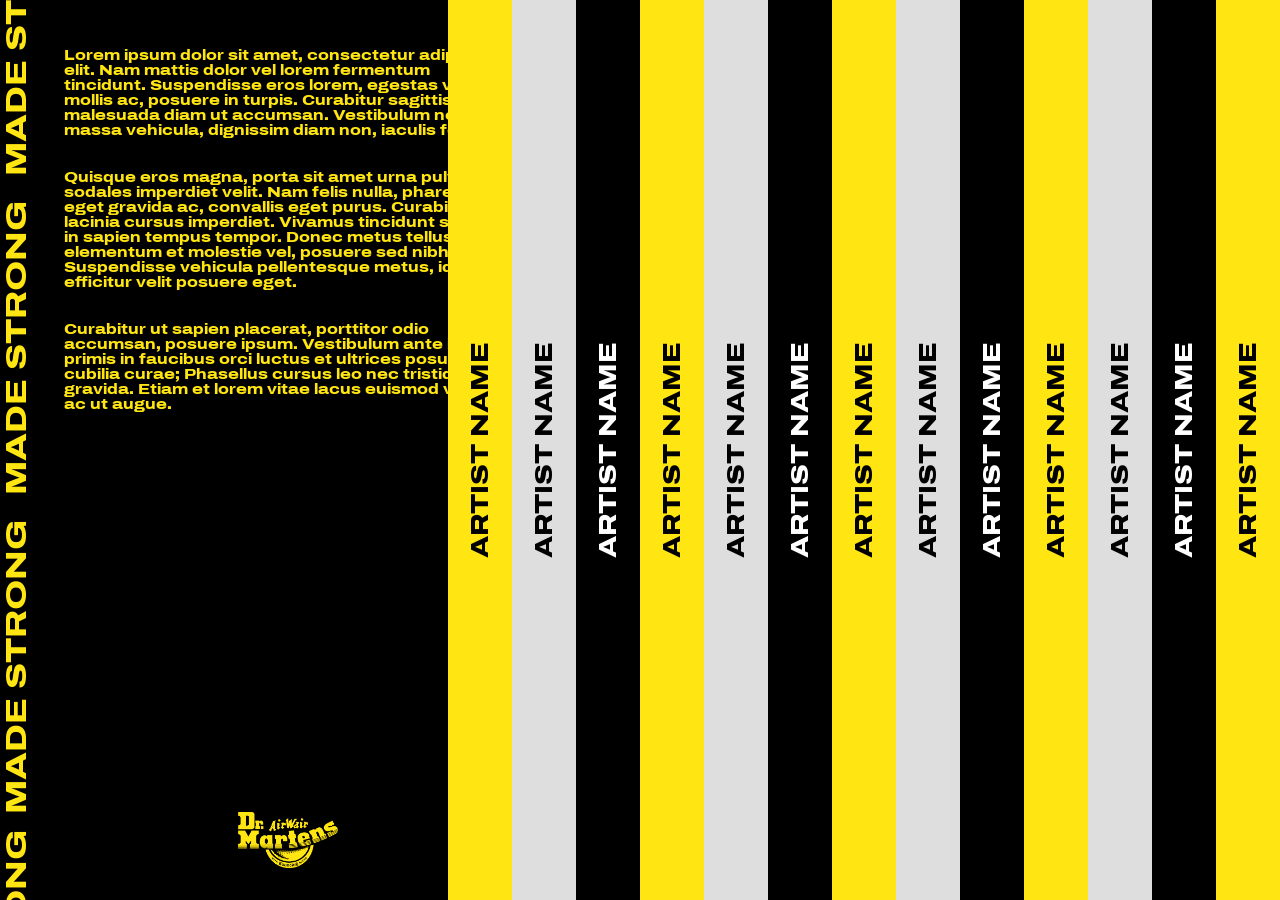
==== index.html @ 68f1194e "Initial commit" ====
<!DOCTYPE html>
<html>
  <head>
    <meta charset="UTF-8" />
    <meta name="viewport" content="width=device-width, initial-scale=1" />

    <title>Dr Martens Made Strong</title>
    <link rel="stylesheet" type="text/css" media="all" href="styles.css" />
  </head>
  <body>
    <section id="title" class="hide">
      <img id="titleBg" src="images/bg.png" />
      <div id="titleContent">
        <h1 onclick="hideTitle()" class="pointer">ENTER</h1>
        <img src="images/DMs_Yellow_Bouncing Sole logo.png" />
        <h1>MADE STRONG</h1>
      </div>
    </section>
    <section id="main">
      <div id="mainIntro">
        <div>
          Lorem ipsum dolor sit amet, consectetur adipiscing elit. Nam mattis
          dolor vel lorem fermentum tincidunt. Suspendisse eros lorem, egestas
          vel mollis ac, posuere in turpis. Curabitur sagittis malesuada diam ut
          accumsan. Vestibulum nec massa vehicula, dignissim diam non, iaculis
          felis.
        </div>
        <div>
          Quisque eros magna, porta sit amet urna pulvinar, sodales imperdiet
          velit. Nam felis nulla, pharetra eget gravida ac, convallis eget
          purus. Curabitur lacinia cursus imperdiet. Vivamus tincidunt sapien in
          sapien tempus tempor. Donec metus tellus, elementum et molestie vel,
          posuere sed nibh. Suspendisse vehicula pellentesque metus, id
          efficitur velit posuere eget.
        </div>
        <div>
          Curabitur ut sapien placerat, porttitor odio accumsan, posuere ipsum.
          Vestibulum ante ipsum primis in faucibus orci luctus et ultrices
          posuere cubilia curae; Phasellus cursus leo nec tristique gravida.
          Etiam et lorem vitae lacus euismod viverra ac ut augue.
        </div>
        <img class="logo" src="images/DMs_Yellow_Bouncing Sole logo.png" />
      </div>
      <div id="cards">
        <div class="card">
          <div class="cardTitle">ARTIST NAME</div>
          <div class="cardLeft">
            <img src="images/kartuli.png" class="cardHandwriting" />
            <img src="images/nene.jpeg" class="cardPreviewImage" />
            <div class="cardLeftText">
              A SHORT INTRODUCTORY MESSAGE GOES HERE
            </div>
          </div>
          <div class="cardRight">
            <div class="cardBack">Back</div>
            <div class="cardMainContent">
              <video
                src="videos/DMs Made Strong_DOOH_Nene 10s.mp4"
                playsinline
                muted
                preload="metadata"
                loop
              ></video>

              <div class="cardMainStory">
                <div>
                  When Daddy Yankee’s Gasolina was unleashed into the world in
                  2004, it spread like wildfire. The quickly-iconic hit
                  signalled a new era of Latinx representation in mainstream
                  culture, something that had been missing since
                  Mexican-American pop star Selena was tragically murdered at
                  the height of her powers in 1995. Fifteen years later, and it
                  still commands a perreo intenso (or, intense grinding) like no
                  other when DJs drop it in the club – which they do, all over
                  the Anglo world, frequently.
                </div>
                <div>
                  Fast forward to 2017 and Daddy Yankee is featuring on Luis
                  Fonsi’s chart-busting hit, Despacito, signalling another
                  reggaeton revolution. By the following year, the song’s
                  unprecedented commercial success had even garnered Fonsi
                  Guinness World Records recognition: it spent 16 weeks at No. 1
                  in the Billboard charts (a feat only topped by Old Town Road),
                  became the most-streamed song worldwide and was the first
                  YouTube video to hit five billion views. And that’s just the
                  beginning.
                </div>
              </div>
            </div>
          </div>
        </div>
      </div>
    </section>
    <div id="verticalScroller">
      <div id="verticalScrollerContainer">
        <span>
          <span>MADE STRONG</span>
          <span>MADE STRONG</span>
          <span>MADE STRONG</span>
          <span>MADE STRONG</span>
        </span>
        <span style="position: absolute; top: 100%">
          <span>MADE STRONG</span>
          <span>MADE STRONG</span>
          <span>MADE STRONG</span>
          <span>MADE STRONG</span>
        </span>
      </div>
    </div>
    <div id="eventPopup">
      <img src="images/close.svg" class="close" onclick="hideEventPopup()" />
      <div>Dr Martens Presents</div>
      <div>MADE STRONG</div>
      <div>19th October</div>
      <div>A weekend of music and discussion in London</div>
      <div>FREE ENTRY - RSVP HERE</div>
      <div>EMAIL HERE</div>
      <div>SIGN UP</div>
    </div>
  </body>
  <footer>
    <script src="js/index.js"></script>
  </footer>
</html>
---- styles.css ----
@font-face {
  font-family: "ArchivoExpanded ExtraBold";
  src: url("fonts/Archivo/ArchivoExpanded-ExtraBold.ttf");
}

:root {
  --app-height: 100vh;
  --dm-yellow: rgb(255, 229, 18);
  --card-title-width: 64px;
}

body {
  margin: 0;
  width: 100vw;
  background-color: black;
  color: var(--dm-yellow);
  font-size: 18px;
  font-family: "ArchivoExpanded ExtraBold";
  overscroll-behavior: contain;
  height: 100vh;
  overflow: hidden;
}

body.allowScroll {
  height: auto;
  overflow: auto;
}

#title {
  width: 100vw;
  height: 100%;
  height: var(--app-height);
  transition: transform 1s;
  z-index: 20;
  position: fixed;
}
#title.hide {
  pointer-events: none;
  transform: translateX(110%);
}
#titleBg {
  width: 100vw;
  height: 100%;
  object-fit: cover;
}
#titleContent {
  position: absolute;
  top: 0;
  height: 100%;
  width: 100%;
  display: flex;
  text-align: center;
  flex-direction: column;
  align-items: center;
  justify-content: space-between;
}
#titleContent > img {
  max-width: 50vw;
  max-height: 33vh;
}

h1 {
  font-size: 64px;
  letter-spacing: -4px;
  margin: 1vw 0;
}

#verticalScroller {
  position: absolute;
  top: 0;
  left: 0;
  font-size: 30px;
  height: 100%;
  overflow-y: hidden;
  writing-mode: vertical-lr;
  transform: rotate(180deg);
  text-orientation: mixed;
  white-space: nowrap;
}
#verticalScroller span > span {
  padding-top: 16px;
}

#main {
  position: absolute;
  top: 0;
  left: 0;
  width: 100%;
  height: 100%;
}

#mainIntro {
  font-size: 14px;
  width: 35vw;
  position: absolute;
  left: 64px;
  padding: 32px 0;
  height: 100%;
  box-sizing: border-box;
}

#mainIntro > div {
  padding: 16px 0;
}

#mainIntro > .logo {
  position: absolute;
  bottom: 32px;
  left: 50%;
  width: 100px;
  transform: translateX(-50%);
}

.cards {
  position: absolute;
  cursor: pointer;
}

.card {
  position: fixed;
  top: 0;
  left: 100%;
  height: 100%;
  width: 100%;
  z-index: 10;
  background-color: rgba(79, 149, 138, 0.055);
  transition: transform 0.5s;
}
.card:nth-child(3n + 1) {
  background-color: var(--dm-yellow);
  color: black;
}
.card:nth-child(3n + 2) {
  background-color: #dedede;
  color: black;
}
.card:nth-child(3n + 3) {
  background-color: #000;
  color: #fff;
}

.card:nth-child(3n + 1) .cardRight {
  /* background-color: var(--dm-yellow);
  color: black; */
  background-color: #000;
  color: #fff;
}
.card:nth-child(3n + 2) .cardRight {
  /* background-color: #dedede;
  color: black; */
  background-color: #000;
  color: var(--dm-yellow);
}
.card:nth-child(3n + 3) .cardRight {
  /* background-color: #000;
  color: #fff; */
  background-color: var(--dm-yellow);
  color: black;
}

.card:nth-child(3n + 1) .cardBack {
  /* background-color: var(--dm-yellow);
  color: black; */
  background-color: var(--dm-yellow);
  color: black;
}
.card:nth-child(3n + 2) .cardBack {
  /* background-color: #dedede;
  color: black; */
  background-color: #dedede;
  color: black;
}
.card:nth-child(3n + 3) .cardBack {
  /* background-color: #000;
  color: #fff; */
  background-color: #000;
  color: #fff;
}

.cardTitle {
  writing-mode: vertical-lr;
  transform: rotate(180deg);
  text-orientation: mixed;
  height: 100%;
  font-size: 24px;
  line-height: 64px;
  text-align: center;
  cursor: pointer;
}

.cardLeft {
  position: absolute;
  top: 0px;
  padding: 64px;
  box-sizing: border-box;
  width: 50vw;
  height: 100%;
  display: flex;
  flex-direction: column;
  align-items: center;
  justify-content: space-evenly;
}
.cardLeft .cardHandwriting {
  width: 100%;
}
.cardLeft .cardPreviewImage {
  max-width: 90%;
  max-height: 80%;
  margin-bottom: 20%;
}
.cardBack {
  position: absolute;
  text-align: center;
  height: 100%;
  top: 0;
  right: 0;
  writing-mode: vertical-lr;
  text-orientation: mixed;
  cursor: pointer;
}

.cardRight {
  position: absolute;
  left: 50vw;
  top: 0;
  height: 100%;
  padding-right: 64px;
  box-sizing: border-box;
  width: 50vw;
  font-size: 24px;
  line-height: 64px;
  text-align: center;
}

.cardRight video {
  max-width: 60vw;
  max-height: 50vh;
  min-height: 400px;
  margin-top: 64px;
}

.cardMainContent {
  height: 100%;
  overflow-y: scroll;
}

.cardMainStory {
  text-align: left;
  font-size: 14px;
  line-height: 16px;
  padding: 32px 100px;
}

.pointer {
  cursor: pointer;
}

#eventPopup {
  position: fixed;
  width: 315px;
  top: 50%;
  left: 50%;
  transform: translate(-50%, -50%);
  z-index: 15;
  background-color: var(--dm-yellow);
  border: 3px solid black;
  color: black;
  padding: 16px 100px;
  text-align: center;
  pointer-events: none;
  opacity: 0;
  transition: opacity 0.4s;
}

#eventPopup .close {
  position: absolute;
  top: 8px;
  right: 8px;
  width: 12px;
  height: 12px;
}

#eventPopup.show {
  opacity: 1;
}
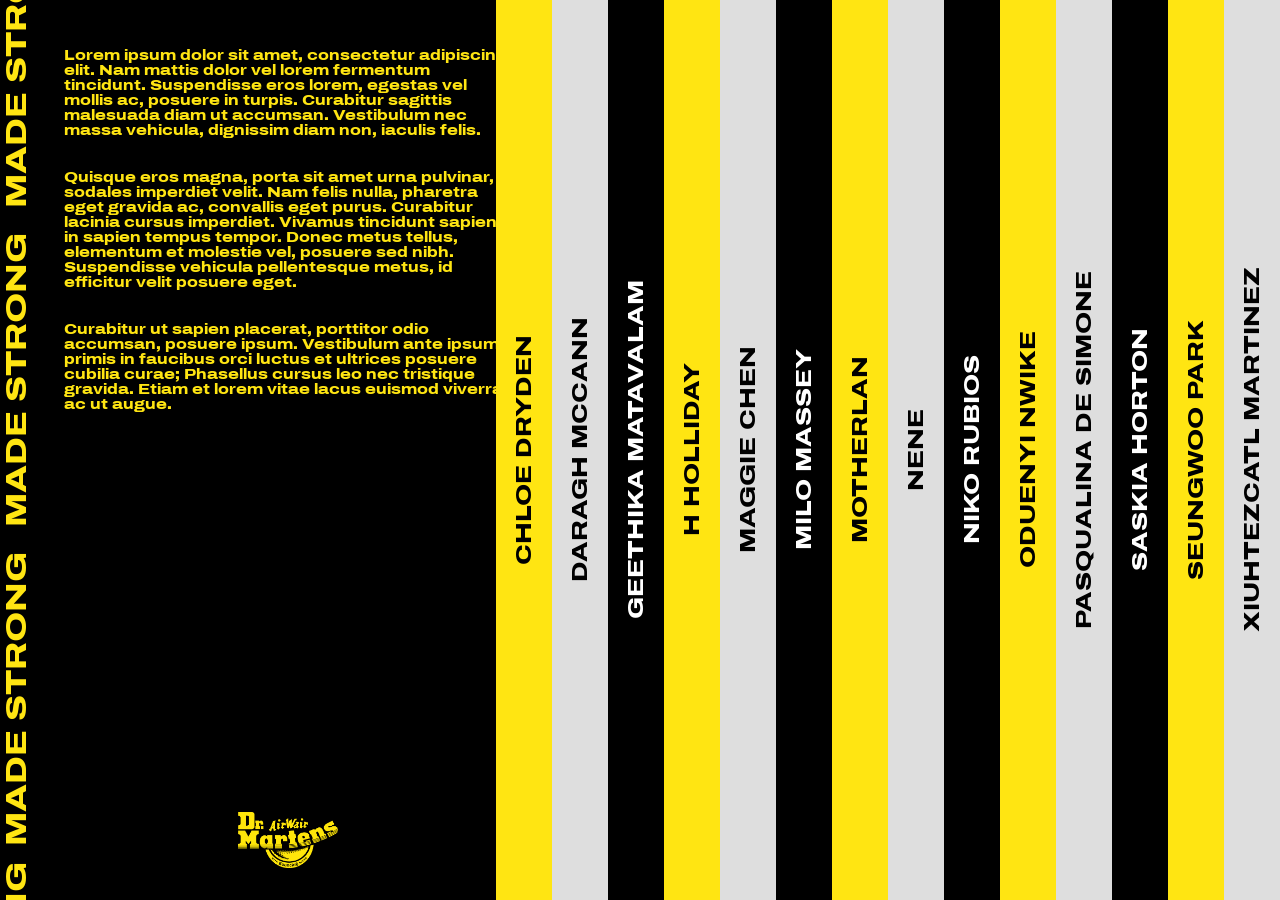
==== commit 357b8ffd: "Re-add styling" ====
--- a/index.html
+++ b/index.html
@@ -17,77 +17,640 @@
       </div>
     </section>
     <section id="main">
-      <div id="mainIntro">
-        <div>
-          Lorem ipsum dolor sit amet, consectetur adipiscing elit. Nam mattis
-          dolor vel lorem fermentum tincidunt. Suspendisse eros lorem, egestas
-          vel mollis ac, posuere in turpis. Curabitur sagittis malesuada diam ut
-          accumsan. Vestibulum nec massa vehicula, dignissim diam non, iaculis
-          felis.
+      <div id="mainContent">
+        <div id="mainIntro">
+          <div>
+            Lorem ipsum dolor sit amet, consectetur adipiscing elit. Nam mattis
+            dolor vel lorem fermentum tincidunt. Suspendisse eros lorem, egestas
+            vel mollis ac, posuere in turpis. Curabitur sagittis malesuada diam
+            ut accumsan. Vestibulum nec massa vehicula, dignissim diam non,
+            iaculis felis.
+          </div>
+          <div>
+            Quisque eros magna, porta sit amet urna pulvinar, sodales imperdiet
+            velit. Nam felis nulla, pharetra eget gravida ac, convallis eget
+            purus. Curabitur lacinia cursus imperdiet. Vivamus tincidunt sapien
+            in sapien tempus tempor. Donec metus tellus, elementum et molestie
+            vel, posuere sed nibh. Suspendisse vehicula pellentesque metus, id
+            efficitur velit posuere eget.
+          </div>
+          <div>
+            Curabitur ut sapien placerat, porttitor odio accumsan, posuere
+            ipsum. Vestibulum ante ipsum primis in faucibus orci luctus et
+            ultrices posuere cubilia curae; Phasellus cursus leo nec tristique
+            gravida. Etiam et lorem vitae lacus euismod viverra ac ut augue.
+          </div>
+          <img class="logo" src="images/DMs_Yellow_Bouncing Sole logo.png" />
         </div>
-        <div>
-          Quisque eros magna, porta sit amet urna pulvinar, sodales imperdiet
-          velit. Nam felis nulla, pharetra eget gravida ac, convallis eget
-          purus. Curabitur lacinia cursus imperdiet. Vivamus tincidunt sapien in
-          sapien tempus tempor. Donec metus tellus, elementum et molestie vel,
-          posuere sed nibh. Suspendisse vehicula pellentesque metus, id
-          efficitur velit posuere eget.
-        </div>
-        <div>
-          Curabitur ut sapien placerat, porttitor odio accumsan, posuere ipsum.
-          Vestibulum ante ipsum primis in faucibus orci luctus et ultrices
-          posuere cubilia curae; Phasellus cursus leo nec tristique gravida.
-          Etiam et lorem vitae lacus euismod viverra ac ut augue.
-        </div>
-        <img class="logo" src="images/DMs_Yellow_Bouncing Sole logo.png" />
-      </div>
-      <div id="cards">
-        <div class="card">
-          <div class="cardTitle">ARTIST NAME</div>
-          <div class="cardLeft">
-            <img src="images/kartuli.png" class="cardHandwriting" />
-            <img src="images/nene.jpeg" class="cardPreviewImage" />
-            <div class="cardLeftText">
-              A SHORT INTRODUCTORY MESSAGE GOES HERE
-            </div>
-          </div>
-          <div class="cardRight">
-            <div class="cardBack">Back</div>
-            <div class="cardMainContent">
-              <video
-                src="videos/DMs Made Strong_DOOH_Nene 10s.mp4"
-                playsinline
-                muted
-                preload="metadata"
-                loop
-              ></video>
-
-              <div class="cardMainStory">
-                <div>
-                  When Daddy Yankee’s Gasolina was unleashed into the world in
-                  2004, it spread like wildfire. The quickly-iconic hit
-                  signalled a new era of Latinx representation in mainstream
-                  culture, something that had been missing since
-                  Mexican-American pop star Selena was tragically murdered at
-                  the height of her powers in 1995. Fifteen years later, and it
-                  still commands a perreo intenso (or, intense grinding) like no
-                  other when DJs drop it in the club – which they do, all over
-                  the Anglo world, frequently.
-                </div>
-                <div>
-                  Fast forward to 2017 and Daddy Yankee is featuring on Luis
-                  Fonsi’s chart-busting hit, Despacito, signalling another
-                  reggaeton revolution. By the following year, the song’s
-                  unprecedented commercial success had even garnered Fonsi
-                  Guinness World Records recognition: it spent 16 weeks at No. 1
-                  in the Billboard charts (a feat only topped by Old Town Road),
-                  became the most-streamed song worldwide and was the first
-                  YouTube video to hit five billion views. And that’s just the
-                  beginning.
-                </div>
-              </div>
-            </div>
-          </div>
+        <div id="cards">
+          <div class="card">
+            <div class="cardTitle">CHLOE DRYDEN</div>
+            <div class="cardLeft">
+              <div class="cardQuote smaller">
+                <div class="cardQuoteContent">
+                  Strong today means being assertive, but also aware of other
+                  people's situations. Knowing how they may be feeling, and that
+                  t hey may not be able to be as assertive as you are.
+                  Advocating for those people, but also yourself.
+                </div>
+              </div>
+
+              <img
+                src="dm-assets/images/Talent/Dr-Martens-Made-Strong-Gallery-Chloe.jpg"
+                class="cardPreviewImage"
+              />
+            </div>
+            <div class="cardRight">
+              <div class="cardBack">Back</div>
+              <div class="cardMainContent">
+                <video
+                  src="dm-assets/videos/CHLOE.mp4"
+                  playsinline
+                  preload="metadata"
+                  loop
+                ></video>
+
+                <div class="cardMainStory">
+                  <div>
+                    Sometimes something small can make us feel strong. Chloe
+                    Dryden has learned this through her work as a tattoo artist.
+                    Through her craft, she has discovered the power of
+                    self-expression, helping people realise their identity
+                    through storytelling, art and beauty. Throughout her work
+                    and life, she finds strength and joy in seeing others
+                    discover the power within themselves. “Strong today means
+                    being assertive, but also aware of other people's
+                    situations,” says Chloe. “Being able to advocate for those
+                    people as well as yourself.”
+                  </div>
+                </div>
+              </div>
+            </div>
+          </div>
+
+          <div class="card">
+            <div class="cardTitle">DARAGH MCCANN</div>
+            <div class="cardLeft">
+              <div class="cardQuote smaller">
+                <div class="cardQuoteContent">
+                  Strength has these connotations of bravado and masculinity.
+                  Unwavering strength. To me, strength is a form of integrity
+                  and self-awareness.
+                </div>
+              </div>
+              <img
+                src="dm-assets/images/Talent/Dr-Martens-Made-Strong-Gallery-Daragh.jpg"
+                class="cardPreviewImage"
+              />
+            </div>
+            <div class="cardRight">
+              <div class="cardBack">Back</div>
+              <div class="cardMainContent">
+                <video
+                  src="dm-assets/videos/Daragh.mp4"
+                  playsinline
+                  preload="metadata"
+                  loop
+                ></video>
+
+                <div class="cardMainStory">
+                  <div>
+                    Visual artist Daragh McCann has always been concerned with
+                    finding his own people. He came to the UK as an immigrant
+                    and, as a person with autism, it took him time to find and
+                    connect with a queer community he could call home. He’s
+                    redefined his own personal understanding of masculinity,
+                    discarding the old school stereotypes and embracing more
+                    nuanced ideas of strength. “Strength has these connotations
+                    of bravado and masculinity,” he says. “Unwavering strength.
+                    To me, strength is a form of integrity and self-awareness.”
+                  </div>
+                </div>
+              </div>
+            </div>
+          </div>
+
+          <div class="card">
+            <div class="cardTitle">GEETHIKA MATAVALAM</div>
+            <div class="cardLeft">
+              <div class="cardQuote smaller">
+                <div class="cardQuoteContent">
+                  I used to reject my culture. I'm finally in a place now where
+                  I can be proud of both. I can be an alternative Indian. I can
+                  wear Indian jewellery and I can wear Docs — and it's cool.
+                  There's not one way to be.
+                </div>
+              </div>
+              <img
+                src="dm-assets/images/Talent/Dr-Martens-Made-Strong-Gallery-Geethika.jpg"
+                class="cardPreviewImage"
+              />
+            </div>
+            <div class="cardRight">
+              <div class="cardBack">Back</div>
+              <div class="cardMainContent">
+                <video
+                  src="dm-assets/videos/Geethika.mp4"
+                  playsinline
+                  preload="metadata"
+                  loop
+                ></video>
+
+                <div class="cardMainStory">
+                  <div>
+                    Growing up, Geethika struggled with feeling neither “white
+                    enough” or “Indian enough. After rejecting the traditional
+                    career path, she had the resolve to follow her dreams all
+                    the way to acting school – but discovered a toxic lack of
+                    diversity. Despite the adversity, she had the strength to
+                    remain her truly authentic self, and has become a bright
+                    young star in the acting world. “I used to reject my
+                    culture,” she says. “But I'm finally now in a place where I
+                    can be proud of both. I can be an alternative Indian. I can
+                    wear Indian jewellery and I can wear Docs — and it's cool.
+                    There's not one way to be.”
+                  </div>
+                </div>
+              </div>
+            </div>
+          </div>
+
+          <div class="card">
+            <div class="cardTitle">H HOLLIDAY</div>
+            <div class="cardLeft">
+              <div class="cardQuote smaller">
+                <div class="cardQuoteContent">
+                  In the queer community, solidarity is so important. When you
+                  have a support system of people who can relate to what you’re
+                  going through and stand by you, it creates a bigger, universal
+                  strength in community.
+                </div>
+              </div>
+              <img
+                src="dm-assets/images/Talent/Dr-Martens-Made-Strong-Gallery-H.jpg"
+                class="cardPreviewImage"
+              />
+            </div>
+            <div class="cardRight">
+              <div class="cardBack">Back</div>
+              <div class="cardMainContent">
+                <video
+                  src="dm-assets/videos/H.mp4"
+                  playsinline
+                  preload="metadata"
+                  loop
+                ></video>
+
+                <div class="cardMainStory">
+                  <div>
+                    When H Holliday came out as masc-presenting non-binary, they
+                    found a new kind of strength existed within them. It’s a
+                    type of strength we don’t talk about enough: one that is
+                    defined by sensitivity, and fostered in the collective
+                    compassion of a group that looks out for one another. An
+                    artist and photographer, H’s story is one that speaks to the
+                    solidarity of the queer community and the creativity a found
+                    family can sustain and nurture. “When you have a support
+                    system of people who can relate to what you’re going through
+                    and stand by you, it creates a bigger, universal strength in
+                    community.”
+                  </div>
+                </div>
+              </div>
+            </div>
+          </div>
+
+          <div class="card">
+            <div class="cardTitle">MAGGIE CHEN</div>
+            <div class="cardLeft">
+              <div class="cardQuote smaller">
+                <div class="cardQuoteContent">
+                  Life is always changing, and it's unrealistic to hold yourself
+                  up to a single standard of being strong. It’s fine to be vuln
+                  era ble and sad sometimes.
+                </div>
+              </div>
+              <img
+                src="dm-assets/images/Talent/Dr-Martens-Made-Strong-Gallery-Maggie.jpg"
+                class="cardPreviewImage"
+              />
+            </div>
+            <div class="cardRight">
+              <div class="cardBack">Back</div>
+              <div class="cardMainContent">
+                <video
+                  src="dm-assets/videos/Maggie.mp4"
+                  playsinline
+                  preload="metadata"
+                  loop
+                ></video>
+
+                <div class="cardMainStory">
+                  <div>
+                    The idea of home and belonging are abstract and complicated
+                    concepts to the artist Maggie Chen. Born in Beijing, her
+                    mother lives in Europe, her father in China, and she’s
+                    attended university in both the US and the UK. Holding onto
+                    her heritage as she’s moved through the world has provided
+                    her with a unique challenge, which she explores in her art.
+                    For Chen, strength is about finding balance in the moments
+                    that lurk between power and weakness.“Life is always
+                    changing, and it's unrealistic to hold yourself up to a
+                    single standard of being strong,” she says. “It’s fine to be
+                    vulnerable and sad sometimes.”
+                  </div>
+                </div>
+              </div>
+            </div>
+          </div>
+
+          <div class="card">
+            <div class="cardTitle">MILO MASSEY</div>
+            <div class="cardLeft">
+              <div class="cardQuote smaller">
+                <div class="cardQuoteContent">
+                  People are starting to find their voice in society and find
+                  their individual power. Not power over anything or anyone else
+                  — just your individual power. And that's really beautiful.
+                </div>
+              </div>
+              <img
+                src="dm-assets/images/Talent/Dr-Martens-Made-Strong-Gallery-Milo.jpg"
+                class="cardPreviewImage"
+              />
+            </div>
+            <div class="cardRight">
+              <div class="cardBack">Back</div>
+              <div class="cardMainContent">
+                <video
+                  src="dm-assets/videos/Milo.mp4"
+                  playsinline
+                  preload="metadata"
+                  loop
+                ></video>
+
+                <div class="cardMainStory">
+                  <div>
+                    Punk rock is a genre that’s concerned with power; not
+                    wielding power over others, but with unleashing your own
+                    inner strength. It’s a spirit that is alive and well in the
+                    eclectic rock and roll four-piece Whobodyhow, led by the
+                    unflappable Milo Massey. Milo’s radical self-expression is
+                    rooted in a rejection of traditional, patriarchal notions of
+                    strength, and this has allowed him to unlock new depths in
+                    his creative practice. “People are starting to find their
+                    voice in society, and find their individual power,” he says.
+                    “Not power over anything or anyone else – just your
+                    individual power. And that’s really beautiful.”
+                  </div>
+                </div>
+              </div>
+            </div>
+          </div>
+
+          <div class="card">
+            <div class="cardTitle">Motherlan</div>
+            <div class="cardLeft">
+              <div class="cardQuote">
+                <div class="cardQuoteContent">
+                  Collective strength brings us joy. No man is an island.
+                </div>
+              </div>
+              <img
+                src="dm-assets/images/Talent/Dr-Martens-Made-Strong-Gallery-Motherlan.jpg"
+                class="cardPreviewImage"
+              />
+            </div>
+            <div class="cardRight">
+              <div class="cardBack">Back</div>
+              <div class="cardMainContent">
+                <video
+                  src="dm-assets/videos/Motherlan.mp4"
+                  playsinline
+                  preload="metadata"
+                  loop
+                ></video>
+
+                <div class="cardMainStory">
+                  <div>
+                    Originally from Lagos, and now based in London, Motherlan
+                    are a skate crew like no other. They see things differently,
+                    and together they’ve set the agenda for what it means to be
+                    a skater from Nigeria. And like many of the game-changing
+                    skate crews that have preceded and inspired them, their
+                    vision stretches much further than their boards. Motherlan
+                    is a multidisciplinary outfit; a streetwear brand and a
+                    creative collective who are dreaming big. It’s a confidence
+                    that speaks to the power of strength in numbers.
+                  </div>
+                </div>
+              </div>
+            </div>
+          </div>
+
+          <div class="card">
+            <div class="cardTitle">Nene</div>
+            <div class="cardLeft">
+              <div class="cardQuote">
+                <div class="cardQuoteContent">
+                  Admitting to failure and learning from failure makes you
+                  stronger.
+                </div>
+              </div>
+              <img
+                src="dm-assets/images/Talent/Dr-Martens-Made-Strong-Gallery-Nene.jpg"
+                class="cardPreviewImage"
+              />
+            </div>
+            <div class="cardRight">
+              <div class="cardBack">Back</div>
+              <div class="cardMainContent">
+                <video
+                  src="dm-assets/videos/Nene.mp4"
+                  playsinline
+                  preload="metadata"
+                  loop
+                ></video>
+
+                <div class="cardMainStory">
+                  <div>
+                    Whether operating as a solo artist, or as half of
+                    genre-defying, high-octane rap duo Yurufuwa Gang, NENE’s
+                    energy is unmistakable. The kaleidoscopic quality of her
+                    music, and the playful but daring edge to her performances,
+                    are hallmarks of one of Japan’s most exciting and
+                    experimental emerging artists. A musician who has no problem
+                    pushing boundaries and seeing what works - even if that
+                    means taking a few wrong turns along the way. As Nene puts
+                    it: “Admitting to failure and learning from failure makes
+                    you stronger.”
+                  </div>
+                </div>
+              </div>
+            </div>
+          </div>
+
+          <div class="card">
+            <div class="cardTitle">NIKO RUBIOS</div>
+            <div class="cardLeft">
+              <div class="cardQuote">
+                <div class="cardQuoteContent">
+                  The most important thing that you can do is be true to
+                  yourself. That's what's going to make you strong.
+                </div>
+              </div>
+              <img
+                src="dm-assets/images/Talent/Dr-Martens-Made-Strong-Gallery-Niko-Hero.jpg"
+                class="cardPreviewImage"
+              />
+            </div>
+            <div class="cardRight">
+              <div class="cardBack">Back</div>
+              <div class="cardMainContent">
+                <video
+                  src="dm-assets/videos/NIKO.mp4"
+                  playsinline
+                  preload="metadata"
+                  loop
+                ></video>
+
+                <div class="cardMainStory">
+                  <div>
+                    Singer-songwriter Niko Rubio understands that great music
+                    comes from truth. As a first-generation Mexican living in
+                    America, her lyrics incorporate Spanish and English, a
+                    reflection of the cultural heritage that has shaped her and
+                    her voice. Now based in California, her lush, sunny sound
+                    also speaks to the coastal state she now calls home. "I
+                    think the most important thing that you can do is be true to
+                    yourself,” Niko says. “And that's what's going to make you
+                    strong."
+                  </div>
+                </div>
+              </div>
+            </div>
+          </div>
+
+          <div class="card">
+            <div class="cardTitle">ODUENYI NWIKE</div>
+            <div class="cardLeft">
+              <div class="cardQuote smaller">
+                <div class="cardQuoteContent">
+                  People think that to be strong you have to be really fierce,
+                  really macho — all of these traditional ways of being strong.
+                  But when you are your most vulnerable self, there's so much
+                  strength within that — because that is your truest form.
+                </div>
+              </div>
+              <img
+                src="dm-assets/images/Talent/Dr-Martens-Made-Strong-Gallery-Oduenyi.jpg"
+                class="cardPreviewImage"
+              />
+            </div>
+            <div class="cardRight">
+              <div class="cardBack">Back</div>
+              <div class="cardMainContent">
+                <video
+                  src="dm-assets/videos/Oduyenyi.mp4"
+                  playsinline
+                  preload="metadata"
+                  loop
+                ></video>
+
+                <div class="cardMainStory">
+                  <div>
+                    We often discover just how strong we are when we least
+                    expect it. Oduenyi Nwike discovered this when they moved to
+                    the UK from their native Ireland, a young poet nervous about
+                    where their place in this new city was, as a young queer
+                    artist. They quickly found a new home though, among a
+                    community that welcomed them and their immersive, expressive
+                    spoken word. “When you are your most vulnerable self,
+                    there's so much strength within that — because that is your
+                    truest form.”
+                  </div>
+                </div>
+              </div>
+            </div>
+          </div>
+
+          <div class="card">
+            <div class="cardTitle">PASQUALINA DE SIMONE</div>
+            <div class="cardLeft">
+              <div class="cardQuote smaller">
+                <div class="cardQuoteContent">
+                  Growing up as an outsider was definitely something that made
+                  me stronger. Trying to understand yourself rather than rely on
+                  som eone else to understand you. Finding a community of Black
+                  Italians through my music has given me inter
+                </div>
+              </div>
+              <img
+                src="dm-assets/images/Talent/Dr-Martens-Made-Strong-Gallery-Pasqualina.jpg"
+                class="cardPreviewImage"
+              />
+            </div>
+            <div class="cardRight">
+              <div class="cardBack">Back</div>
+              <div class="cardMainContent">
+                <video
+                  src="dm-assets/videos/Pasqualina.mp4"
+                  playsinline
+                  preload="metadata"
+                  loop
+                ></video>
+
+                <div class="cardMainStory">
+                  <div>
+                    Pasqualina De Simone, aka Lina Simons, grew up in a small
+                    Italian town, where her mum was the only other Black person
+                    she knew. But the rapper and singer eventually found her own
+                    vibrant community of Black Italians. “I found strength when
+                    I found my community, because I felt like there was someone
+                    that could relate to me.” For Pasqualina, finding that
+                    community after spending her formative years as an outsider
+                    was life-changing. Now based in the UK, she still raps in
+                    her distinctive Neapolitan dialect.
+                  </div>
+                </div>
+              </div>
+            </div>
+          </div>
+
+          <div class="card">
+            <div class="cardTitle">SASKIA HORTON</div>
+            <div class="cardLeft">
+              <div class="cardQuote smaller">
+                <div class="cardQuoteContent">
+                  Becoming physically disabled made me realise that waking up
+                  was an act of strength. Saying you are still worthy and
+                  valuable and inherently beautiful. Even without moving,
+                  without lifting a finger, without even talking to a single
+                  human being. And knowing that worthiness is a strength.
+                </div>
+              </div>
+              <img
+                src="dm-assets/images/Talent/Dr-Martens-Made-Strong-Gallery-Saskia.jpg"
+                class="cardPreviewImage"
+              />
+            </div>
+            <div class="cardRight">
+              <div class="cardBack">Back</div>
+              <div class="cardMainContent">
+                <video
+                  src="dm-assets/videos/Saskia.mp4"
+                  playsinline
+                  preload="metadata"
+                  loop
+                ></video>
+
+                <div class="cardMainStory">
+                  <div>
+                    Saskia Horton is a classically trained musician and
+                    technically gifted performance artist who has excelled in
+                    every artistic discipline she’s explored. She’s also a
+                    powerful advocate for disabled people, having been diagnosed
+                    herself with ME (chronic fatigue syndrome) at the height of
+                    her career. For Saskia, strength is about harnessing that
+                    inner power when your physical strength has abandoned you.
+                    “Waking up was an act of strength. Saying: you are still
+                    worthy and valuable and inherently beautiful,” she says.
+                    “Even without moving, without lifting a finger, without even
+                    talking to a single human being. And knowing that worthiness
+                    is a strength.”
+                  </div>
+                </div>
+              </div>
+            </div>
+          </div>
+
+          <div class="card">
+            <div class="cardTitle">SEUNGWOO PARK</div>
+            <div class="cardLeft">
+              <div class="cardQuote smaller">
+                <div class="cardQuoteContent">
+                  Accepting myself is what makes me strong. Once you realise who
+                  you actually are, not what the internet has based you on. Gen
+                  uin ely looking at yourself in the mirror and re-evaluating
+                  who you are and what you believe in.
+                </div>
+              </div>
+              <img
+                src="dm-assets/images/Talent/Dr-Martens-Made-Strong-Gallery-Seungwoo Park.jpg"
+                class="cardPreviewImage"
+              />
+            </div>
+            <div class="cardRight">
+              <div class="cardBack">Back</div>
+              <div class="cardMainContent">
+                <video
+                  src="dm-assets/videos/Seungwoo.mp4"
+                  playsinline
+                  preload="metadata"
+                  loop
+                ></video>
+
+                <div class="cardMainStory">
+                  <div>
+                    It’s never easy going against your parents wishes, but
+                    that’s exactly what British-Korean rapper Seungwoo Park had
+                    to go when pursuing his career in music. They had a firm
+                    idea of how his life would go, but so did he, and there was
+                    only ever one way forward – he had to stay true to himself.
+                    “Accepting myself is what makes me strong,” says Seungwoo.
+                    “Once you realise who you actually are, not what the
+                    internet has based you on. Genuinely looking at yourself in
+                    the mirror and re-evaluating who you are and what you
+                    believe in.”
+                  </div>
+                </div>
+              </div>
+            </div>
+          </div>
+
+          <div class="card">
+            <div class="cardTitle">XIUHTEZCATL MARTINEZ</div>
+            <div class="cardLeft">
+              <div class="cardQuote">
+                <div class="cardQuoteContent">
+                  What's powerful about our generation is when we work together.
+                </div>
+              </div>
+              <img
+                src="dm-assets/images/Talent/Dr-Martens-Made-Strong-Gallery-Xiuhtezcatl.jpg"
+                class="cardPreviewImage"
+              />
+            </div>
+            <div class="cardRight">
+              <div class="cardBack">Back</div>
+              <div class="cardMainContent">
+                <video
+                  src="dm-assets/videos/xiuhtezcatl.mp4"
+                  playsinline
+                  preload="metadata"
+                  loop
+                ></video>
+
+                <div class="cardMainStory">
+                  <div>
+                    It takes strength to make change. And strength comes when we
+                    work together. Nobody knows this better than Xiuhtezcatl
+                    Martinez. As a musician and activist he’s been challenging
+                    social and environmental challenges facing us all, with a
+                    particular focus on the significant threats posed to
+                    indigenous and other marginalized communities by climate
+                    change. Formerly the Youth Director of Earth Guardians, he’s
+                    passionate about the power of education to inspire young
+                    people to work together to create a better, fairer future.
+                    “Power is built through collective imagination and
+                    liberation. Strength is a reflection of that.”
+                  </div>
+                </div>
+              </div>
+            </div>
+          </div>
+
+          <!-- end cards -->
         </div>
       </div>
     </section>
--- a/styles.css
+++ b/styles.css
@@ -111,9 +111,47 @@
   transform: translateX(-50%);
 }
 
-.cards {
-  position: absolute;
-  cursor: pointer;
+#cards {
+  position: fixed;
+  z-index: 2;
+}
+
+.cardQuote {
+  font-size: 24px;
+  padding: 48px 0 64px 0;
+  width: 346px;
+  max-width: 95vw;
+  text-align: center;
+  position: relative;
+}
+.cardQuote.smaller {
+  font-size: 20px;
+  width: 400px;
+}
+.cardQuoteContent {
+  position: relative;
+}
+
+.cardQuoteContent::before {
+  content: "“";
+  position: absolute;
+  left: 0;
+  top: -36px;
+  font-size: 38px;
+}
+.cardQuoteContent::after {
+  content: "”";
+  position: absolute;
+  right: 0;
+  bottom: -36px;
+  font-size: 38px;
+}
+.cardQuote.smaller .cardQuoteContent::before {
+  font-size: 32px;
+}
+
+.cardQuote.smaller .cardQuoteContent::after {
+  font-size: 32px;
 }
 
 .card {
@@ -125,6 +163,7 @@
   z-index: 10;
   background-color: rgba(79, 149, 138, 0.055);
   transition: transform 0.5s;
+  will-change: transform;
 }
 .card:nth-child(3n + 1) {
   background-color: var(--dm-yellow);
@@ -177,15 +216,48 @@
   color: #fff;
 }
 
+.card:nth-child(3n + 1) .cardMainStory::after {
+  content: "";
+  display: block;
+  width: 100%;
+  background-size: contain;
+  background-repeat: no-repeat;
+  background-position: center;
+  height: 54px;
+  background-image: url("images/DMs_Yellow_Bouncing Sole logo.png");
+}
+.card:nth-child(3n + 2) .cardMainStory::after {
+  content: "";
+  display: block;
+  width: 100%;
+  background-size: contain;
+  background-repeat: no-repeat;
+  background-position: center;
+  height: 54px;
+  background-image: url("images/DMs_Yellow_Bouncing Sole logo.png");
+}
+.card:nth-child(3n + 3) .cardMainStory::after {
+  content: "";
+  display: block;
+  width: 100%;
+  background-size: contain;
+  background-repeat: no-repeat;
+  background-position: center;
+  height: 54px;
+  background-image: url("images/DMs_Yellow_Bouncing Sole logo_black.png");
+}
+
 .cardTitle {
   writing-mode: vertical-lr;
   transform: rotate(180deg);
   text-orientation: mixed;
   height: 100%;
-  font-size: 24px;
-  line-height: 64px;
+  font-size: 22px;
+  line-height: 56px;
   text-align: center;
   cursor: pointer;
+  text-transform: uppercase;
+  white-space: nowrap;
 }
 
 .cardLeft {
@@ -198,7 +270,7 @@
   display: flex;
   flex-direction: column;
   align-items: center;
-  justify-content: space-evenly;
+  justify-content: space-between;
 }
 .cardLeft .cardHandwriting {
   width: 100%;
@@ -243,6 +315,9 @@
   height: 100%;
   overflow-y: scroll;
 }
+.cardMainStory > div {
+  padding: 16px 0;
+}
 
 .cardMainStory {
   text-align: left;
@@ -253,6 +328,11 @@
 
 .pointer {
   cursor: pointer;
+}
+
+#mainContent {
+  position: absolute;
+  height: 100vh;
 }
 
 #eventPopup {
@@ -283,3 +363,70 @@
 #eventPopup.show {
   opacity: 1;
 }
+
+@media screen and (max-width: 792px) {
+  h1 {
+    font-size: 34px;
+  }
+}
+
+@media screen and (max-width: 1200px) {
+  #mainContent {
+    height: auto;
+    position: relative;
+  }
+  #mainIntro {
+    position: relative;
+    width: calc(100vw - 128px);
+    height: auto;
+  }
+  #mainIntro > .logo {
+    position: relative;
+    bottom: 0;
+  }
+  #cards {
+    position: relative;
+  }
+  .card {
+    position: absolute;
+    left: 0;
+    top: 0;
+    height: unset;
+  }
+  .cardTitle {
+    transform: none;
+    writing-mode: initial;
+  }
+  .cardLeft {
+    padding: 0;
+    width: 100%;
+    position: relative;
+  }
+  .cardRight {
+    width: 100%;
+    position: relative;
+    padding: 0;
+    left: 0;
+  }
+  .cardBack {
+    height: auto;
+    width: 100%;
+    top: unset;
+    bottom: 0;
+    writing-mode: initial;
+    text-orientation: initial;
+  }
+  .cardMainContent {
+    padding: 0 32px 64px;
+    box-sizing: border-box;
+  }
+  .cardRight video {
+    width: 100%;
+    max-width: unset;
+    max-height: unset;
+    min-height: unset;
+  }
+  .cardMainStory {
+    padding: 32px 0;
+  }
+}
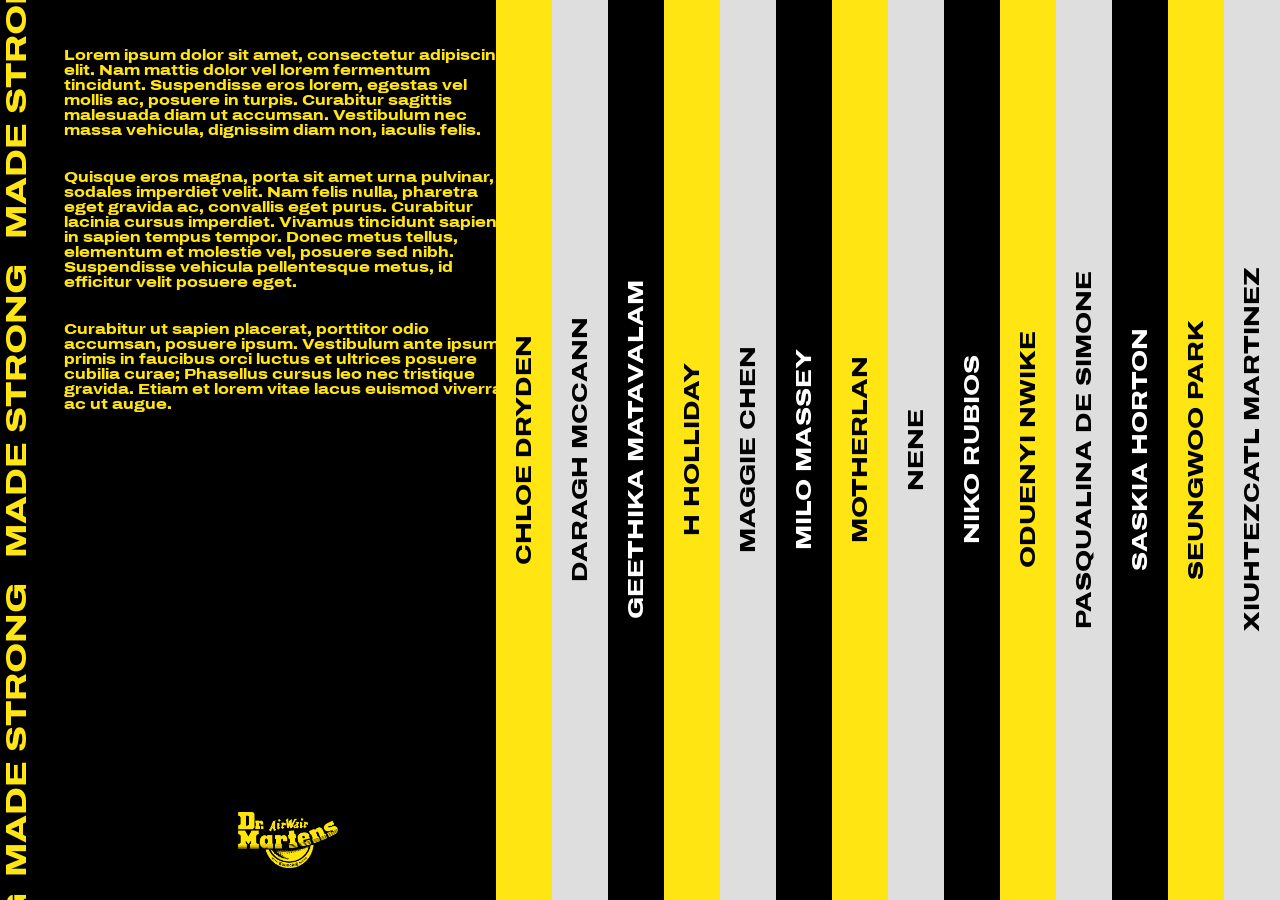
==== commit 62346e88: "Posters" ====
--- a/index.html
+++ b/index.html
@@ -66,6 +66,7 @@
                 <video
                   src="dm-assets/videos/CHLOE.mp4"
                   playsinline
+                  poster="dm-assets/videos/CHLOE.png"
                   preload="metadata"
                   loop
                 ></video>
@@ -109,6 +110,7 @@
                 <video
                   src="dm-assets/videos/Daragh.mp4"
                   playsinline
+                  poster="dm-assets/videos/Daragh.png"
                   preload="metadata"
                   loop
                 ></video>
@@ -152,6 +154,7 @@
                 <video
                   src="dm-assets/videos/Geethika.mp4"
                   playsinline
+                  poster="dm-assets/videos/Geethika.png"
                   preload="metadata"
                   loop
                 ></video>
@@ -197,6 +200,7 @@
                 <video
                   src="dm-assets/videos/H.mp4"
                   playsinline
+                  poster="dm-assets/videos/H.png"
                   preload="metadata"
                   loop
                 ></video>
@@ -241,6 +245,7 @@
                 <video
                   src="dm-assets/videos/Maggie.mp4"
                   playsinline
+                  poster="dm-assets/videos/Maggie.png"
                   preload="metadata"
                   loop
                 ></video>
@@ -285,6 +290,7 @@
                 <video
                   src="dm-assets/videos/Milo.mp4"
                   playsinline
+                  poster="dm-assets/videos/Milo.png"
                   preload="metadata"
                   loop
                 ></video>
@@ -327,6 +333,7 @@
                 <video
                   src="dm-assets/videos/Motherlan.mp4"
                   playsinline
+                  poster="dm-assets/videos/Motherlan.png"
                   preload="metadata"
                   loop
                 ></video>
@@ -368,6 +375,7 @@
                 <video
                   src="dm-assets/videos/Nene.mp4"
                   playsinline
+                  poster="dm-assets/videos/Nene.png"
                   preload="metadata"
                   loop
                 ></video>
@@ -410,6 +418,7 @@
                 <video
                   src="dm-assets/videos/NIKO.mp4"
                   playsinline
+                  poster="dm-assets/videos/NIKO.png"
                   preload="metadata"
                   loop
                 ></video>
@@ -453,6 +462,7 @@
                 <video
                   src="dm-assets/videos/Oduyenyi.mp4"
                   playsinline
+                  poster="dm-assets/videos/Oduyenyi.png"
                   preload="metadata"
                   loop
                 ></video>
@@ -496,6 +506,7 @@
                 <video
                   src="dm-assets/videos/Pasqualina.mp4"
                   playsinline
+                  poster="dm-assets/videos/Pasqualina.png"
                   preload="metadata"
                   loop
                 ></video>
@@ -540,6 +551,7 @@
                 <video
                   src="dm-assets/videos/Saskia.mp4"
                   playsinline
+                  poster="dm-assets/videos/Saskia.png"
                   preload="metadata"
                   loop
                 ></video>
@@ -586,6 +598,7 @@
                 <video
                   src="dm-assets/videos/Seungwoo.mp4"
                   playsinline
+                  poster="dm-assets/videos/Seungwoo.png"
                   preload="metadata"
                   loop
                 ></video>
@@ -627,6 +640,7 @@
                 <video
                   src="dm-assets/videos/xiuhtezcatl.mp4"
                   playsinline
+                  poster="dm-assets/videos/xiuhtezcatl.png"
                   preload="metadata"
                   loop
                 ></video>
--- a/styles.css
+++ b/styles.css
@@ -423,10 +423,15 @@
   .cardRight video {
     width: 100%;
     max-width: unset;
-    max-height: unset;
+    max-height: 90vh;
     min-height: unset;
   }
   .cardMainStory {
     padding: 32px 0;
   }
-}
+  .cardLeft .cardPreviewImage {
+    max-width: 100%;
+    padding: 0 32px;
+    box-sizing: border-box;
+  }
+}
